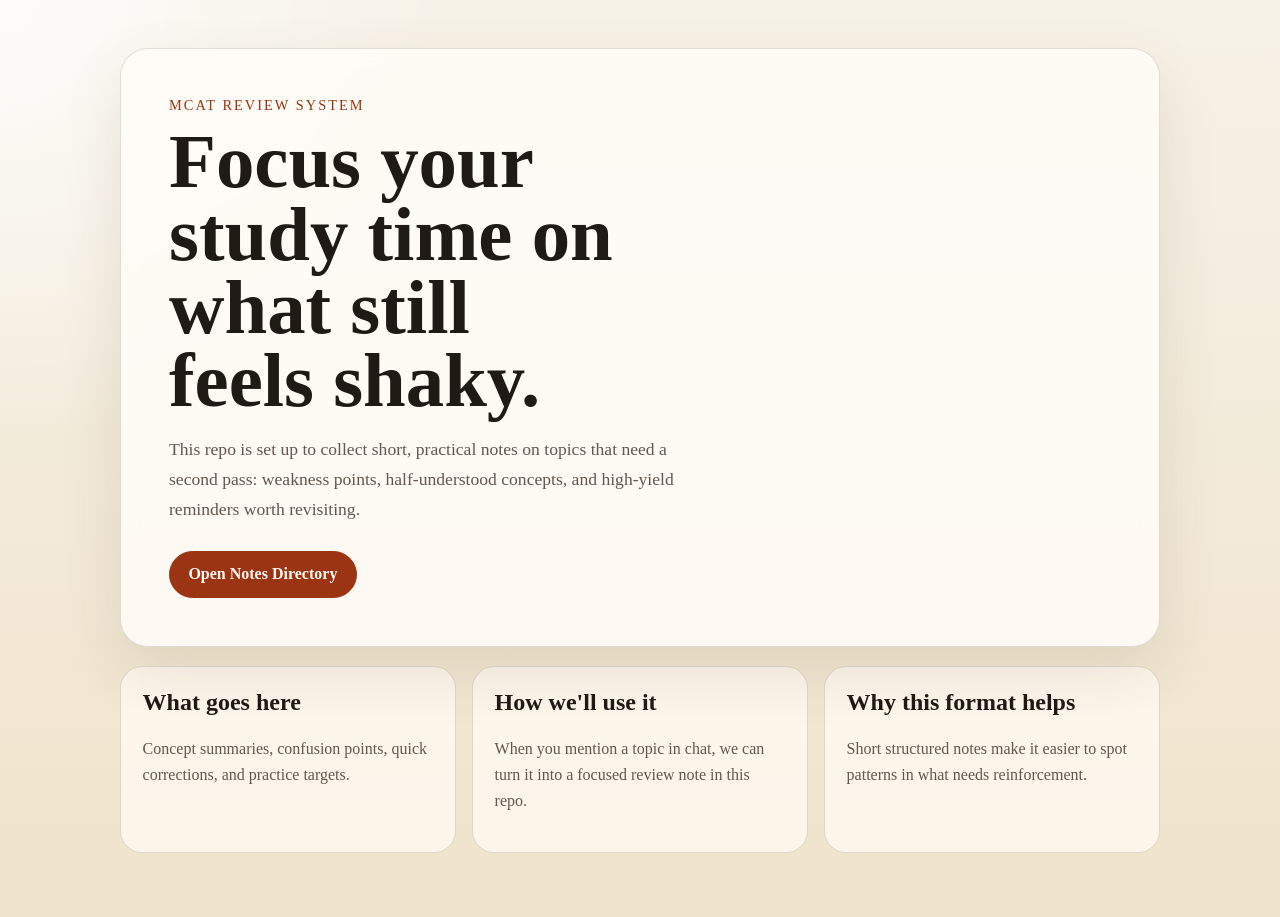
==== index.html @ 0b9db5f5 "First update!" ====
<!DOCTYPE html>
<html lang="en">
<head>
  <meta charset="UTF-8" />
  <meta name="viewport" content="width=device-width, initial-scale=1.0" />
  <title>MCAT Focus Notes</title>
  <link rel="stylesheet" href="styles.css" />
</head>
<body>
  <main class="page-shell">
    <section class="hero">
      <p class="eyebrow">MCAT Review System</p>
      <h1>Focus your study time on what still feels shaky.</h1>
      <p class="lede">
        This repo is set up to collect short, practical notes on topics that need a second pass:
        weakness points, half-understood concepts, and high-yield reminders worth revisiting.
      </p>
      <div class="hero-actions">
        <a class="button primary" href="./notes/index.html">Open Notes Directory</a>
      </div>
    </section>

    <section class="card-grid">
      <article class="info-card">
        <h2>What goes here</h2>
        <p>Concept summaries, confusion points, quick corrections, and practice targets.</p>
      </article>
      <article class="info-card">
        <h2>How we'll use it</h2>
        <p>When you mention a topic in chat, we can turn it into a focused review note in this repo.</p>
      </article>
      <article class="info-card">
        <h2>Why this format helps</h2>
        <p>Short structured notes make it easier to spot patterns in what needs reinforcement.</p>
      </article>
    </section>
  </main>
</body>
</html>
---- styles.css ----
:root {
  --bg: #f7f2e8;
  --bg-accent: #efe3cb;
  --surface: rgba(255, 252, 247, 0.88);
  --surface-strong: #fffaf2;
  --text: #1f1a16;
  --muted: #62584e;
  --accent: #9a3412;
  --accent-soft: #f7d6b5;
  --border: rgba(79, 58, 41, 0.16);
  --shadow: 0 24px 60px rgba(92, 64, 36, 0.12);
}

* {
  box-sizing: border-box;
}

body {
  margin: 0;
  min-height: 100vh;
  font-family: Georgia, "Times New Roman", serif;
  color: var(--text);
  background:
    radial-gradient(circle at top left, rgba(255, 255, 255, 0.8), transparent 28%),
    linear-gradient(180deg, var(--bg), var(--bg-accent));
}

a {
  color: inherit;
}

.page-shell {
  width: min(1040px, calc(100% - 2rem));
  margin: 0 auto;
  padding: 3rem 0 4rem;
}

.hero,
.notes-panel {
  background: var(--surface);
  border: 1px solid var(--border);
  border-radius: 28px;
  box-shadow: var(--shadow);
  backdrop-filter: blur(8px);
}

.hero {
  padding: 3rem;
}

.eyebrow {
  margin: 0 0 0.75rem;
  font-size: 0.9rem;
  letter-spacing: 0.14em;
  text-transform: uppercase;
  color: var(--accent);
}

h1,
h2,
h3 {
  margin-top: 0;
}

h1 {
  max-width: 12ch;
  margin-bottom: 1rem;
  font-size: clamp(2.5rem, 7vw, 4.8rem);
  line-height: 0.95;
}

.lede {
  max-width: 62ch;
  font-size: 1.1rem;
  line-height: 1.7;
  color: var(--muted);
}

.hero-actions,
.top-actions {
  display: flex;
  gap: 0.85rem;
  flex-wrap: wrap;
  margin-top: 1.6rem;
}

.button {
  display: inline-flex;
  align-items: center;
  justify-content: center;
  padding: 0.85rem 1.15rem;
  border-radius: 999px;
  border: 1px solid var(--border);
  text-decoration: none;
  font-weight: 600;
  transition: transform 160ms ease, background-color 160ms ease;
}

.button:hover {
  transform: translateY(-1px);
}

.button.primary {
  background: var(--accent);
  border-color: var(--accent);
  color: #fff8f3;
}

.button.secondary {
  background: var(--surface-strong);
}

.card-grid {
  display: grid;
  grid-template-columns: repeat(3, minmax(0, 1fr));
  gap: 1rem;
  margin-top: 1.2rem;
}

.info-card,
.note-card {
  padding: 1.35rem;
  background: rgba(255, 250, 242, 0.78);
  border: 1px solid var(--border);
  border-radius: 22px;
}

.info-card p,
.note-card p,
.notes-intro,
.empty-state {
  color: var(--muted);
  line-height: 1.65;
}

.notes-panel {
  padding: 2rem;
}

.note-list {
  display: grid;
  grid-template-columns: repeat(2, minmax(0, 1fr));
  gap: 1rem;
  margin-top: 1.25rem;
}

.note-card h3 {
  margin-bottom: 0.5rem;
}

.note-card code {
  font-size: 0.92rem;
  color: var(--accent);
}

@media (max-width: 820px) {
  .hero {
    padding: 2rem 1.35rem;
  }

  .notes-panel {
    padding: 1.5rem 1rem;
  }

  .card-grid,
  .note-list {
    grid-template-columns: 1fr;
  }

  h1 {
    max-width: none;
  }
}
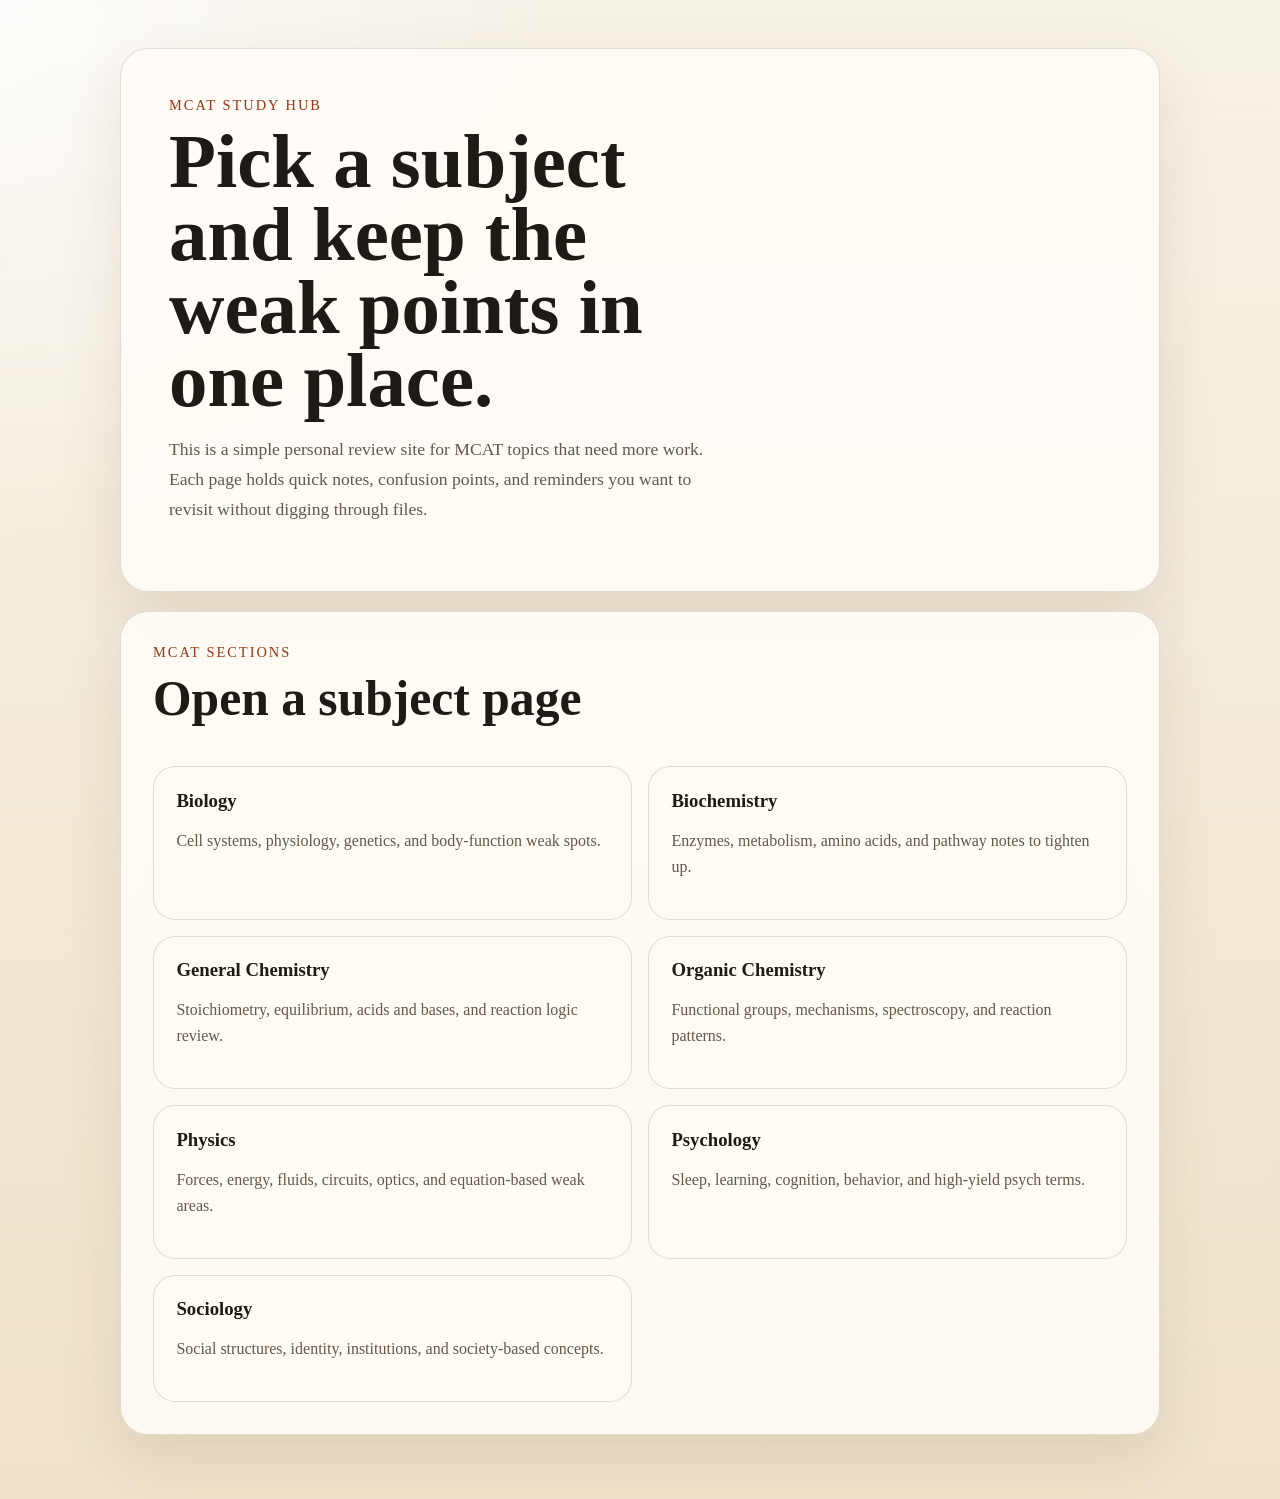
==== commit 9fa99a01: "new" ====
--- a/index.html
+++ b/index.html
@@ -9,30 +9,50 @@
 <body>
   <main class="page-shell">
     <section class="hero">
-      <p class="eyebrow">MCAT Review System</p>
-      <h1>Focus your study time on what still feels shaky.</h1>
+      <p class="eyebrow">MCAT Study Hub</p>
+      <h1>Pick a subject and keep the weak points in one place.</h1>
       <p class="lede">
-        This repo is set up to collect short, practical notes on topics that need a second pass:
-        weakness points, half-understood concepts, and high-yield reminders worth revisiting.
+        This is a simple personal review site for MCAT topics that need more work. Each page holds
+        quick notes, confusion points, and reminders you want to revisit without digging through files.
       </p>
-      <div class="hero-actions">
-        <a class="button primary" href="./notes/index.html">Open Notes Directory</a>
-      </div>
     </section>
 
-    <section class="card-grid">
-      <article class="info-card">
-        <h2>What goes here</h2>
-        <p>Concept summaries, confusion points, quick corrections, and practice targets.</p>
-      </article>
-      <article class="info-card">
-        <h2>How we'll use it</h2>
-        <p>When you mention a topic in chat, we can turn it into a focused review note in this repo.</p>
-      </article>
-      <article class="info-card">
-        <h2>Why this format helps</h2>
-        <p>Short structured notes make it easier to spot patterns in what needs reinforcement.</p>
-      </article>
+    <section class="subject-panel">
+      <div class="section-heading">
+        <p class="eyebrow">MCAT Sections</p>
+        <h2>Open a subject page</h2>
+      </div>
+
+      <section class="subject-grid">
+        <a class="subject-card" href="./subjects/biology.html">
+          <h3>Biology</h3>
+          <p>Cell systems, physiology, genetics, and body-function weak spots.</p>
+        </a>
+        <a class="subject-card" href="./subjects/biochemistry.html">
+          <h3>Biochemistry</h3>
+          <p>Enzymes, metabolism, amino acids, and pathway notes to tighten up.</p>
+        </a>
+        <a class="subject-card" href="./subjects/general-chemistry.html">
+          <h3>General Chemistry</h3>
+          <p>Stoichiometry, equilibrium, acids and bases, and reaction logic review.</p>
+        </a>
+        <a class="subject-card" href="./subjects/organic-chemistry.html">
+          <h3>Organic Chemistry</h3>
+          <p>Functional groups, mechanisms, spectroscopy, and reaction patterns.</p>
+        </a>
+        <a class="subject-card" href="./subjects/physics.html">
+          <h3>Physics</h3>
+          <p>Forces, energy, fluids, circuits, optics, and equation-based weak areas.</p>
+        </a>
+        <a class="subject-card" href="./subjects/psychology.html">
+          <h3>Psychology</h3>
+          <p>Sleep, learning, cognition, behavior, and high-yield psych terms.</p>
+        </a>
+        <a class="subject-card" href="./subjects/sociology.html">
+          <h3>Sociology</h3>
+          <p>Social structures, identity, institutions, and society-based concepts.</p>
+        </a>
+      </section>
     </section>
   </main>
 </body>
--- a/styles.css
+++ b/styles.css
@@ -18,7 +18,7 @@
 body {
   margin: 0;
   min-height: 100vh;
-  font-family: Georgia, "Times New Roman", serif;
+  font-family: "Palatino Linotype", "Book Antiqua", Palatino, Georgia, serif;
   color: var(--text);
   background:
     radial-gradient(circle at top left, rgba(255, 255, 255, 0.8), transparent 28%),
@@ -36,7 +36,9 @@
 }
 
 .hero,
-.notes-panel {
+.notes-panel,
+.subject-panel,
+.subject-page {
   background: var(--surface);
   border: 1px solid var(--border);
   border-radius: 28px;
@@ -60,13 +62,21 @@
 h2,
 h3 {
   margin-top: 0;
+  font-weight: 600;
 }
 
 h1 {
-  max-width: 12ch;
+  max-width: 14ch;
   margin-bottom: 1rem;
   font-size: clamp(2.5rem, 7vw, 4.8rem);
   line-height: 0.95;
+}
+
+.section-heading h2,
+.subject-header h1 {
+  max-width: none;
+  font-size: clamp(2rem, 4vw, 3.1rem);
+  line-height: 1.05;
 }
 
 .lede {
@@ -77,7 +87,8 @@
 }
 
 .hero-actions,
-.top-actions {
+.top-actions,
+.subject-actions {
   display: flex;
   gap: 0.85rem;
   flex-wrap: wrap;
@@ -110,13 +121,6 @@
   background: var(--surface-strong);
 }
 
-.card-grid {
-  display: grid;
-  grid-template-columns: repeat(3, minmax(0, 1fr));
-  gap: 1rem;
-  margin-top: 1.2rem;
-}
-
 .info-card,
 .note-card {
   padding: 1.35rem;
@@ -128,13 +132,77 @@
 .info-card p,
 .note-card p,
 .notes-intro,
-.empty-state {
+.empty-state,
+.subject-intro,
+.subject-card p,
+.entry-card p,
+.entry-card li {
   color: var(--muted);
   line-height: 1.65;
 }
 
 .notes-panel {
   padding: 2rem;
+}
+
+.subject-panel,
+.subject-page {
+  margin-top: 1.2rem;
+  padding: 2rem;
+}
+
+.subject-grid {
+  display: grid;
+  grid-template-columns: repeat(2, minmax(0, 1fr));
+  gap: 1rem;
+  margin-top: 1.25rem;
+}
+
+.subject-card {
+  display: block;
+  padding: 1.4rem;
+  background: rgba(255, 250, 242, 0.78);
+  border: 1px solid var(--border);
+  border-radius: 22px;
+  text-decoration: none;
+  transition: transform 160ms ease, box-shadow 160ms ease;
+}
+
+.subject-card:hover {
+  transform: translateY(-2px);
+  box-shadow: 0 18px 38px rgba(92, 64, 36, 0.1);
+}
+
+.subject-card h3 {
+  margin-bottom: 0.4rem;
+}
+
+.subject-header {
+  border-bottom: 1px solid var(--border);
+  padding-bottom: 1.3rem;
+}
+
+.entry-list {
+  display: grid;
+  gap: 1rem;
+  margin-top: 1.35rem;
+}
+
+.entry-card {
+  padding: 1.3rem;
+  background: rgba(255, 250, 242, 0.78);
+  border: 1px solid var(--border);
+  border-radius: 22px;
+}
+
+.entry-card h2 {
+  margin-bottom: 0.6rem;
+  font-size: 1.4rem;
+}
+
+.entry-card ul {
+  margin: 0.75rem 0 0;
+  padding-left: 1.2rem;
 }
 
 .note-list {
@@ -158,12 +226,14 @@
     padding: 2rem 1.35rem;
   }
 
-  .notes-panel {
+  .notes-panel,
+  .subject-panel,
+  .subject-page {
     padding: 1.5rem 1rem;
   }
 
-  .card-grid,
-  .note-list {
+  .note-list,
+  .subject-grid {
     grid-template-columns: 1fr;
   }
 
